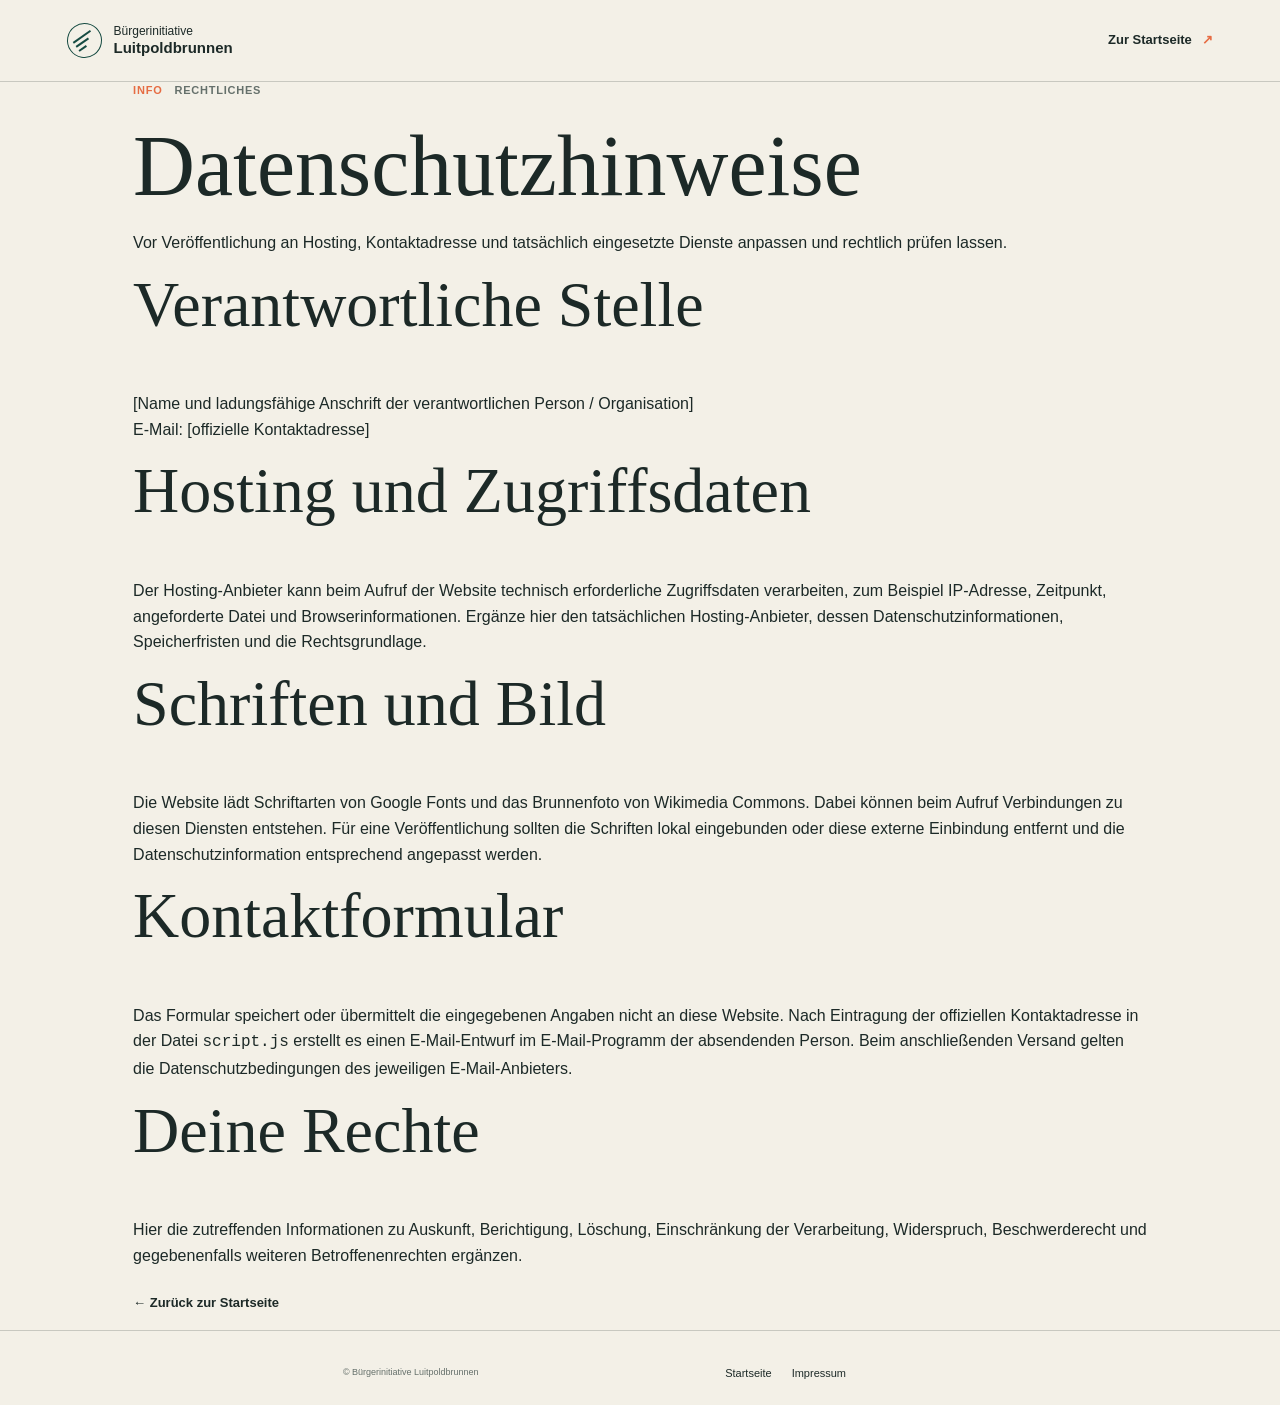
==== datenschutz.html @ b9f94759 "Add static Bürgerinitiative Luitpoldbrunnen website" ====
<!doctype html>
<html lang="de">
<head>
  <meta charset="utf-8">
  <meta name="viewport" content="width=device-width, initial-scale=1">
  <meta name="theme-color" content="#f3f0e7">
  <title>Datenschutz | Bürgerinitiative Luitpoldbrunnen</title>
  <link rel="stylesheet" href="styles.css">
</head>
<body>
  <header class="site-header">
    <a class="brand" href="index.html">
      <span class="brand-mark" aria-hidden="true"><span></span><span></span><span></span></span>
      <span class="brand-name">Bürgerinitiative<br><strong>Luitpoldbrunnen</strong></span>
    </a>
    <a class="text-link" href="index.html">Zur Startseite <span aria-hidden="true">↗</span></a>
  </header>
  <main class="legal-content section-wrap">
    <div class="section-kicker"><span>INFO</span><span>Rechtliches</span></div>
    <h1>Datenschutzhinweise</h1>
    <p class="legal-warning">Vor Veröffentlichung an Hosting, Kontaktadresse und tatsächlich eingesetzte Dienste anpassen und rechtlich prüfen lassen.</p>
    <h2>Verantwortliche Stelle</h2>
    <p>[Name und ladungsfähige Anschrift der verantwortlichen Person / Organisation]<br>E-Mail: [offizielle Kontaktadresse]</p>
    <h2>Hosting und Zugriffsdaten</h2>
    <p>Der Hosting-Anbieter kann beim Aufruf der Website technisch erforderliche Zugriffsdaten verarbeiten, zum Beispiel IP-Adresse, Zeitpunkt, angeforderte Datei und Browserinformationen. Ergänze hier den tatsächlichen Hosting-Anbieter, dessen Datenschutzinformationen, Speicherfristen und die Rechtsgrundlage.</p>
    <h2>Schriften und Bild</h2>
    <p>Die Website lädt Schriftarten von Google Fonts und das Brunnenfoto von Wikimedia Commons. Dabei können beim Aufruf Verbindungen zu diesen Diensten entstehen. Für eine Veröffentlichung sollten die Schriften lokal eingebunden oder diese externe Einbindung entfernt und die Datenschutzinformation entsprechend angepasst werden.</p>
    <h2>Kontaktformular</h2>
    <p>Das Formular speichert oder übermittelt die eingegebenen Angaben nicht an diese Website. Nach Eintragung der offiziellen Kontaktadresse in der Datei <code>script.js</code> erstellt es einen E-Mail-Entwurf im E-Mail-Programm der absendenden Person. Beim anschließenden Versand gelten die Datenschutzbedingungen des jeweiligen E-Mail-Anbieters.</p>
    <h2>Deine Rechte</h2>
    <p>Hier die zutreffenden Informationen zu Auskunft, Berichtigung, Löschung, Einschränkung der Verarbeitung, Widerspruch, Beschwerderecht und gegebenenfalls weiteren Betroffenenrechten ergänzen.</p>
    <p><a class="arrow-link" href="index.html">← Zurück zur Startseite</a></p>
  </main>
  <footer class="site-footer"><p class="copyright">© Bürgerinitiative Luitpoldbrunnen</p><div class="footer-links"><a href="index.html">Startseite</a><a href="impressum.html">Impressum</a></div></footer>
</body>
</html>
---- styles.css ----
:root {
  color-scheme: light;
  --paper: #f3f0e7;
  --paper-deep: #e8e4d8;
  --ink: #1c2927;
  --muted: #65706b;
  --green: #164b42;
  --green-light: #d3e2d5;
  --orange: #e66c43;
  --line: rgba(28, 41, 39, .2);
  --serif: 'DM Serif Display', Georgia, serif;
  --sans: 'DM Sans', sans-serif;
}

* { box-sizing: border-box; }
html { scroll-behavior: smooth; scroll-padding-top: 82px; overflow-x: clip; }
body { margin: 0; background: var(--paper); color: var(--ink); font-family: var(--sans); font-size: 16px; line-height: 1.6; }
a { color: inherit; }
button, input, textarea { font: inherit; }
::selection { background: var(--orange); color: #fff; }
.skip-link { position: absolute; z-index: 20; top: -60px; left: 16px; padding: 10px 14px; background: var(--ink); color: #fff; }
.skip-link:focus { top: 12px; }

.site-header { min-height: 82px; padding: 14px 5.2vw; display: flex; justify-content: space-between; align-items: center; border-bottom: 1px solid var(--line); position: relative; z-index: 5; background: var(--paper); }
.brand { display: inline-flex; gap: 12px; align-items: center; text-decoration: none; line-height: 1.15; }
.brand-name { font-size: 12px; letter-spacing: 0; }
.brand-name strong { font-size: 15px; font-weight: 700; }
.brand-mark { width: 35px; height: 35px; display: grid; align-content: center; gap: 3px; padding: 6px; border: 1px solid var(--green); border-radius: 50%; transform: rotate(-35deg); }
.brand-mark span { display: block; height: 2px; background: var(--green); }
.brand-mark span:nth-child(2) { width: 72%; }
.brand-mark span:nth-child(3) { width: 44%; }
.main-nav { display: flex; align-items: center; gap: clamp(20px, 3.2vw, 52px); }
.main-nav a { font-size: 13px; font-weight: 600; text-decoration: none; transition: color .2s ease; }
.main-nav a:hover, .footer-links a:hover { color: var(--orange); }
.main-nav .nav-contact { padding: 10px 16px; border: 1px solid var(--ink); border-radius: 2px; }
.nav-contact span { margin-left: 12px; color: var(--orange); }
.menu-toggle { display: none; }

.hero { min-height: 680px; padding: 64px 5.2vw 0; display: grid; grid-template-columns: minmax(0, .88fr) minmax(380px, 1.12fr); grid-template-rows: 1fr auto; column-gap: 5vw; overflow: hidden; }
.hero-copy { align-self: center; padding: 6px 0 52px; max-width: 610px; animation: rise-in .7s ease both; }
.eyebrow, .section-kicker { display: flex; align-items: center; gap: 12px; font-size: 11px; font-weight: 700; text-transform: uppercase; }
.eyebrow { color: var(--green); letter-spacing: .08em; }
.eyebrow-line { display: inline-block; width: 28px; height: 2px; background: var(--orange); }
h1, h2, h3, p { margin-top: 0; }
h1, h2 { font-family: var(--serif); font-weight: 400; letter-spacing: 0; }
h1 { margin: 26px 0 22px; font-size: clamp(56px, 6.7vw, 94px); line-height: .96; }
h1 em, h2 em { color: var(--green); font-weight: 400; }
.hero-intro { max-width: 430px; margin-bottom: 30px; color: #515c57; font-size: 17px; line-height: 1.65; }
.hero-actions { display: flex; flex-wrap: wrap; align-items: center; gap: 25px; }
.button { min-height: 48px; display: inline-flex; align-items: center; justify-content: center; gap: 24px; padding: 0 18px; border: 1px solid transparent; border-radius: 2px; font-size: 12px; font-weight: 700; text-decoration: none; cursor: pointer; transition: transform .18s ease, background .18s ease; }
.button:hover { transform: translateY(-2px); }
.button-dark { background: var(--ink); color: #fff; }
.button-dark:hover { background: var(--green); }
.button-light { background: var(--paper); color: var(--ink); }
.button-light:hover { background: #fff; }
.text-link, .arrow-link { font-size: 13px; font-weight: 700; text-decoration: none; }
.text-link span, .arrow-link span { margin-left: 7px; color: var(--orange); }
.hero-note { display: flex; align-items: center; gap: 9px; margin: 40px 0 0; font-size: 11px; color: var(--muted); }
.note-dot { width: 7px; height: 7px; border-radius: 50%; background: var(--orange); }
.hero-image { position: relative; align-self: stretch; min-height: 465px; margin: 0; overflow: hidden; background: #c9c7bc; animation: reveal-image .8s .12s ease both; }
.hero-image::after { position: absolute; inset: 0; content: ''; pointer-events: none; background: linear-gradient(180deg, transparent 62%, rgba(12, 20, 17, .45)); }
.hero-image img { width: 100%; height: 100%; min-height: 465px; display: block; object-fit: cover; object-position: center; filter: saturate(.78); }
.hero-image figcaption { position: absolute; z-index: 1; bottom: 18px; left: 20px; right: 20px; display: flex; flex-wrap: wrap; justify-content: space-between; gap: 5px 16px; color: #fff; font-size: 10px; }
.hero-image figcaption a { text-decoration-color: rgba(255,255,255,.55); }
.image-index { position: absolute; z-index: 1; top: 16px; right: 16px; padding: 7px 10px; background: var(--paper); color: var(--ink); font-size: 9px; font-weight: 700; }
.hero-bottomline { grid-column: 1 / -1; display: flex; gap: 18px; align-items: center; padding: 16px 0 18px; border-top: 1px solid var(--line); color: var(--muted); font-size: 11px; }
.bottomline-mark { margin-left: auto; color: var(--orange); font-size: 21px; }

.section-wrap { padding-left: 10.4vw; padding-right: 10.4vw; }
.intro-section { padding-top: 112px; padding-bottom: 110px; }
.section-kicker { color: var(--muted); letter-spacing: .07em; }
.section-kicker span:first-child { color: var(--orange); }
.intro-content { display: grid; grid-template-columns: 1.1fr .9fr; gap: 8vw; margin-top: 34px; }
h2 { font-size: clamp(42px, 5vw, 68px); line-height: 1.04; }
.intro-content h2 { max-width: 610px; margin-bottom: 0; }
.intro-text { max-width: 465px; padding-top: 8px; color: #515c57; }
.intro-text p { margin-bottom: 18px; }
.arrow-link { display: inline-block; margin-top: 8px; color: var(--ink); }

.principles { position: relative; display: grid; grid-template-columns: repeat(3, 1fr) 150px; gap: 3.2vw; padding: 50px 10.4vw 56px; background: var(--green-light); overflow: hidden; }
.principle { position: relative; z-index: 1; border-top: 1px solid rgba(22, 75, 66, .35); padding-top: 14px; }
.principle-number { color: var(--orange); font-size: 10px; font-weight: 700; }
.principle h3 { margin: 24px 0 9px; font-family: var(--serif); font-size: 28px; font-weight: 400; }
.principle p { max-width: 245px; margin-bottom: 0; color: #4b5c55; font-size: 13px; }
.principle-stamp { width: 126px; height: 126px; align-self: center; justify-self: end; display: flex; flex-direction: column; align-items: center; justify-content: center; border: 1px solid var(--green); border-radius: 50%; color: var(--green); transform: rotate(12deg); }
.principle-stamp span { font-size: 8px; font-weight: 700; letter-spacing: .1em; }
.principle-stamp strong { color: var(--orange); font-size: 27px; line-height: 1.2; }

.news-section { padding-top: 112px; padding-bottom: 120px; }
.news-heading { display: flex; justify-content: space-between; align-items: end; gap: 30px; margin-bottom: 35px; }
.news-heading h2 { margin: 22px 0 0; }
.news-heading > p { max-width: 320px; margin-bottom: 5px; color: var(--muted); font-size: 13px; }
.news-list { border-top: 1px solid var(--line); }
.news-item { display: grid; grid-template-columns: 120px 1fr 40px; gap: 26px; align-items: center; padding: 24px 4px; border-bottom: 1px solid var(--line); }
.news-date { color: var(--orange); font-size: 10px; font-weight: 700; letter-spacing: .06em; }
.news-type { margin-bottom: 3px; color: var(--green); font-size: 10px; font-weight: 700; text-transform: uppercase; }
.news-main h3 { margin-bottom: 5px; font-family: var(--serif); font-size: 24px; font-weight: 400; }
.news-main > p:last-child { margin-bottom: 0; color: var(--muted); font-size: 12px; }
.news-arrow { width: 36px; height: 36px; display: grid; place-items: center; border: 1px solid var(--line); border-radius: 50%; color: var(--orange); text-decoration: none; transition: background .2s, color .2s; }
.news-arrow:hover { background: var(--ink); color: #fff; }

.join-section { position: relative; min-height: 475px; display: flex; align-items: center; padding: 74px 10.4vw; overflow: hidden; background: var(--green); color: #fff; }
.join-content { position: relative; z-index: 1; max-width: 700px; }
.section-kicker-light { color: #c4d2c8; }
.section-kicker-light span:first-child { color: #ff9774; }
.join-content h2 { margin: 28px 0 18px; font-size: clamp(44px, 5.8vw, 76px); }
.join-content h2 em { color: #f19a79; }
.join-content > p { max-width: 425px; margin-bottom: 25px; color: #d5e0d9; font-size: 14px; }
.join-decoration { position: absolute; right: 13%; top: -31%; width: 460px; height: 460px; border: 1px solid rgba(255,255,255,.16); border-radius: 50%; }
.join-decoration::before, .join-decoration::after, .join-decoration span { position: absolute; inset: 13%; border: 1px solid rgba(255,255,255,.13); border-radius: 50%; content: ''; }
.join-decoration::after { inset: 27%; }
.join-decoration span:nth-child(1) { inset: 41%; border-color: rgba(241,154,121,.7); }
.join-decoration span:nth-child(2) { inset: 5% 49%; border-width: 0 1px; border-radius: 0; }
.join-decoration span:nth-child(3) { inset: 49% 5%; border-width: 1px 0; border-radius: 0; }
.join-side-note { position: absolute; right: 5.2vw; bottom: 35px; color: rgba(255,255,255,.6); font-size: 9px; font-weight: 700; line-height: 1.7; letter-spacing: .08em; text-align: right; }
.join-side-note span { color: #f19a79; }

.contact-section { display: grid; grid-template-columns: .85fr 1.15fr; gap: 10vw; padding-top: 112px; padding-bottom: 120px; }
.contact-heading h2 { margin: 25px 0 15px; }
.contact-heading > p { max-width: 340px; color: var(--muted); font-size: 13px; }
.contact-form { display: grid; grid-template-columns: 1fr; }
.contact-form label { margin: 0 0 5px; font-size: 11px; font-weight: 700; }
.contact-form input, .contact-form textarea { width: 100%; min-height: 45px; margin-bottom: 20px; padding: 10px 0; border: 0; border-bottom: 1px solid var(--line); border-radius: 0; outline: none; background: transparent; color: var(--ink); font-size: 14px; resize: vertical; }
.contact-form input:focus, .contact-form textarea:focus { border-bottom-color: var(--green); }
.contact-form input::placeholder, .contact-form textarea::placeholder { color: #939a95; }
.form-bottom { display: flex; align-items: center; flex-wrap: wrap; gap: 14px; margin-top: 2px; }
.form-status { max-width: 300px; margin: 0; color: var(--muted); font-size: 11px; }

.site-footer { display: grid; grid-template-columns: 1.2fr 1fr 1fr; gap: 24px; align-items: start; padding: 34px 5.2vw 24px; border-top: 1px solid var(--line); }
.footer-tagline { color: var(--green); font-family: var(--serif); font-size: 19px; line-height: 1.2; }
.footer-links { display: flex; flex-wrap: wrap; gap: 12px 20px; justify-content: end; font-size: 11px; }
.footer-links a { text-decoration: none; }
.footer-credit, .copyright { margin: 0; color: var(--muted); font-size: 9px; }
.footer-credit { grid-column: 1 / 3; }
.copyright { justify-self: end; text-align: right; }

@keyframes rise-in { from { opacity: 0; transform: translateY(14px); } to { opacity: 1; transform: translateY(0); } }
@keyframes reveal-image { from { opacity: 0; clip-path: inset(0 0 100% 0); } to { opacity: 1; clip-path: inset(0 0 0 0); } }

@media (max-width: 900px) {
  .hero { min-height: 600px; grid-template-columns: .9fr 1.1fr; column-gap: 3vw; }
  .hero-image, .hero-image img { min-height: 410px; }
  h1 { font-size: clamp(54px, 8vw, 76px); }
  .section-wrap, .principles, .join-section { padding-left: 7vw; padding-right: 7vw; }
  .intro-content { gap: 5vw; }
  .principles { grid-template-columns: repeat(3, 1fr); }
  .principle-stamp { display: none; }
  .site-footer { padding-left: 5vw; padding-right: 5vw; }
}

@media (max-width: 640px) {
  html { scroll-padding-top: 70px; }
  .site-header { min-height: 70px; padding: 10px 20px; }
  .brand-mark { width: 32px; height: 32px; }
  .brand-name { font-size: 10px; }
  .brand-name strong { font-size: 13px; }
  .menu-toggle { width: 42px; height: 42px; display: grid; align-content: center; justify-items: center; gap: 6px; border: 1px solid var(--line); border-radius: 2px; background: transparent; cursor: pointer; }
  .menu-toggle span { width: 17px; height: 1px; background: var(--ink); transition: transform .2s; }
  .menu-toggle[aria-expanded="true"] span:first-child { transform: translateY(3.5px) rotate(45deg); }
  .menu-toggle[aria-expanded="true"] span:last-child { transform: translateY(-3.5px) rotate(-45deg); }
  .main-nav { position: absolute; top: 69px; left: 0; right: 0; display: none; align-items: stretch; gap: 0; padding: 8px 20px 20px; border-bottom: 1px solid var(--line); background: var(--paper); }
  .main-nav.is-open { display: flex; flex-direction: column; }
  .main-nav a { padding: 12px 0; }
  .main-nav .nav-contact { margin-top: 7px; padding: 10px 12px; }
  .hero { min-height: auto; padding: 48px 20px 0; grid-template-columns: 1fr; grid-template-rows: auto auto auto; }
  .hero-copy { padding: 0 0 36px; }
  .eyebrow { font-size: 9px; }
  h1 { margin: 22px 0 18px; font-size: clamp(55px, 14vw, 76px); }
  .hero-intro { max-width: 390px; font-size: 15px; }
  .hero-actions { gap: 16px; }
  .button { min-height: 46px; gap: 14px; padding: 0 14px; font-size: 11px; }
  .hero-note { margin-top: 25px; }
  .hero-image { min-height: 340px; }
  .hero-image img { min-height: 340px; }
  .hero-image figcaption { left: 12px; right: 12px; bottom: 12px; font-size: 9px; }
  .hero-bottomline { margin-top: 0; font-size: 9px; gap: 10px; }
  .section-wrap { padding-left: 20px; padding-right: 20px; }
  .intro-section { padding-top: 72px; padding-bottom: 72px; }
  .intro-content { grid-template-columns: 1fr; gap: 20px; margin-top: 24px; }
  h2 { font-size: 46px; }
  .intro-text { font-size: 14px; }
  .principles { grid-template-columns: 1fr; gap: 26px; padding: 36px 22px 42px; }
  .principle { padding-top: 10px; }
  .principle h3 { margin-top: 13px; font-size: 25px; }
  .principle p { max-width: 360px; }
  .news-section { padding-top: 74px; padding-bottom: 80px; }
  .news-heading { display: block; margin-bottom: 24px; }
  .news-heading h2 { margin-top: 18px; }
  .news-heading > p { margin-top: 15px; }
  .news-item { grid-template-columns: 62px 1fr 30px; gap: 12px; padding: 20px 0; }
  .news-main h3 { font-size: 20px; }
  .news-main > p:last-child { font-size: 11px; }
  .news-arrow { width: 30px; height: 30px; }
  .join-section { min-height: 420px; padding: 62px 22px 90px; }
  .join-content h2 { margin-top: 22px; font-size: 48px; }
  .join-content > p { font-size: 13px; }
  .join-decoration { right: -235px; top: 7%; width: 390px; height: 390px; }
  .join-side-note { right: 22px; bottom: 20px; }
  .contact-section { grid-template-columns: 1fr; gap: 28px; padding-top: 75px; padding-bottom: 80px; }
  .contact-heading h2 { margin-top: 18px; }
  .site-footer { grid-template-columns: 1fr 1fr; gap: 20px 10px; padding: 28px 22px 22px; }
  .footer-tagline { justify-self: end; font-size: 16px; text-align: right; }
  .footer-links { grid-column: 1 / -1; justify-content: start; }
  .footer-credit { grid-column: 1 / -1; line-height: 1.5; }
  .copyright { grid-column: 1 / -1; justify-self: start; text-align: left; }
}

@media (prefers-reduced-motion: reduce) {
  *, *::before, *::after { scroll-behavior: auto !important; animation-duration: .01ms !important; animation-iteration-count: 1 !important; transition-duration: .01ms !important; }
}
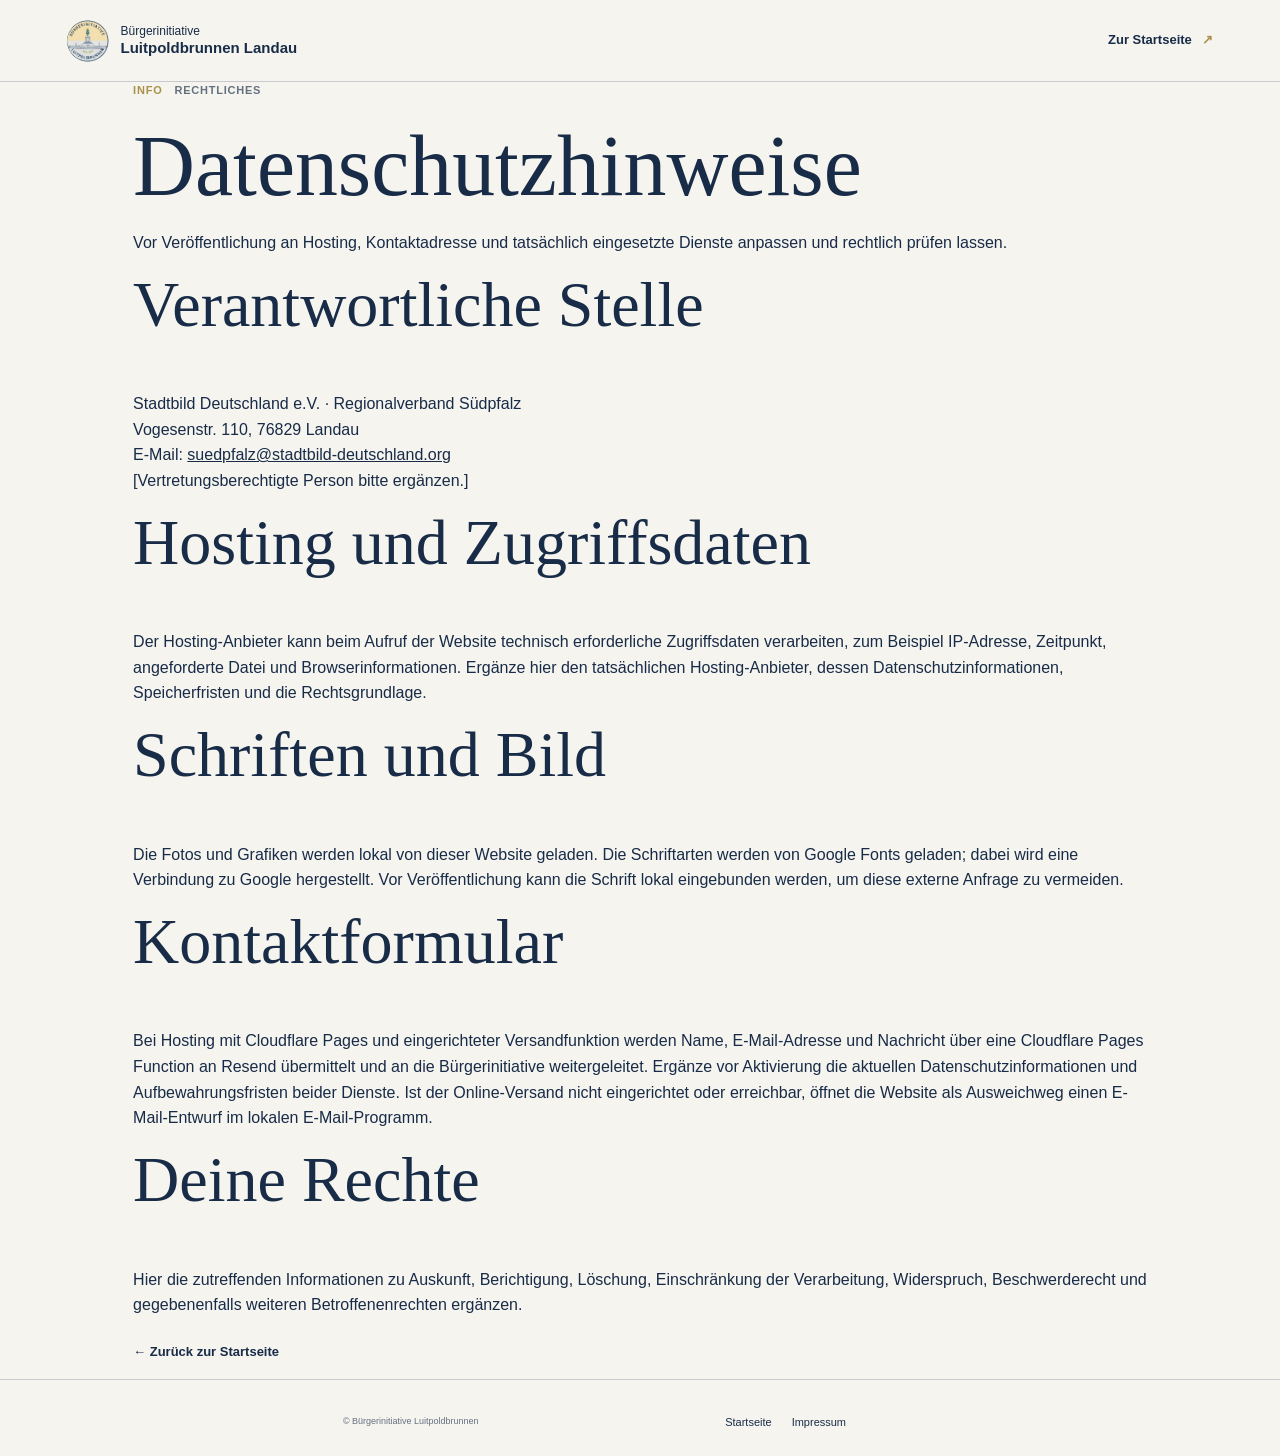
==== commit d422e1b5: "Update Luitpoldbrunnen website with official materials" ====
--- a/datenschutz.html
+++ b/datenschutz.html
@@ -10,8 +10,8 @@
 <body>
   <header class="site-header">
     <a class="brand" href="index.html">
-      <span class="brand-mark" aria-hidden="true"><span></span><span></span><span></span></span>
-      <span class="brand-name">Bürgerinitiative<br><strong>Luitpoldbrunnen</strong></span>
+      <img class="brand-logo" src="assets/originale/Bild1.jpg" alt="">
+      <span class="brand-name">Bürgerinitiative<br><strong>Luitpoldbrunnen Landau</strong></span>
     </a>
     <a class="text-link" href="index.html">Zur Startseite <span aria-hidden="true">↗</span></a>
   </header>
@@ -20,13 +20,13 @@
     <h1>Datenschutzhinweise</h1>
     <p class="legal-warning">Vor Veröffentlichung an Hosting, Kontaktadresse und tatsächlich eingesetzte Dienste anpassen und rechtlich prüfen lassen.</p>
     <h2>Verantwortliche Stelle</h2>
-    <p>[Name und ladungsfähige Anschrift der verantwortlichen Person / Organisation]<br>E-Mail: [offizielle Kontaktadresse]</p>
+    <p>Stadtbild Deutschland e.V. · Regionalverband Südpfalz<br>Vogesenstr. 110, 76829 Landau<br>E-Mail: <a href="mailto:suedpfalz@stadtbild-deutschland.org">suedpfalz@stadtbild-deutschland.org</a><br>[Vertretungsberechtigte Person bitte ergänzen.]</p>
     <h2>Hosting und Zugriffsdaten</h2>
     <p>Der Hosting-Anbieter kann beim Aufruf der Website technisch erforderliche Zugriffsdaten verarbeiten, zum Beispiel IP-Adresse, Zeitpunkt, angeforderte Datei und Browserinformationen. Ergänze hier den tatsächlichen Hosting-Anbieter, dessen Datenschutzinformationen, Speicherfristen und die Rechtsgrundlage.</p>
     <h2>Schriften und Bild</h2>
-    <p>Die Website lädt Schriftarten von Google Fonts und das Brunnenfoto von Wikimedia Commons. Dabei können beim Aufruf Verbindungen zu diesen Diensten entstehen. Für eine Veröffentlichung sollten die Schriften lokal eingebunden oder diese externe Einbindung entfernt und die Datenschutzinformation entsprechend angepasst werden.</p>
+    <p>Die Fotos und Grafiken werden lokal von dieser Website geladen. Die Schriftarten werden von Google Fonts geladen; dabei wird eine Verbindung zu Google hergestellt. Vor Veröffentlichung kann die Schrift lokal eingebunden werden, um diese externe Anfrage zu vermeiden.</p>
     <h2>Kontaktformular</h2>
-    <p>Das Formular speichert oder übermittelt die eingegebenen Angaben nicht an diese Website. Nach Eintragung der offiziellen Kontaktadresse in der Datei <code>script.js</code> erstellt es einen E-Mail-Entwurf im E-Mail-Programm der absendenden Person. Beim anschließenden Versand gelten die Datenschutzbedingungen des jeweiligen E-Mail-Anbieters.</p>
+    <p>Bei Hosting mit Cloudflare Pages und eingerichteter Versandfunktion werden Name, E-Mail-Adresse und Nachricht über eine Cloudflare Pages Function an Resend übermittelt und an die Bürgerinitiative weitergeleitet. Ergänze vor Aktivierung die aktuellen Datenschutzinformationen und Aufbewahrungsfristen beider Dienste. Ist der Online-Versand nicht eingerichtet oder erreichbar, öffnet die Website als Ausweichweg einen E-Mail-Entwurf im lokalen E-Mail-Programm.</p>
     <h2>Deine Rechte</h2>
     <p>Hier die zutreffenden Informationen zu Auskunft, Berichtigung, Löschung, Einschränkung der Verarbeitung, Widerspruch, Beschwerderecht und gegebenenfalls weiteren Betroffenenrechten ergänzen.</p>
     <p><a class="arrow-link" href="index.html">← Zurück zur Startseite</a></p>
--- a/styles.css
+++ b/styles.css
@@ -1,13 +1,13 @@
 :root {
   color-scheme: light;
-  --paper: #f3f0e7;
-  --paper-deep: #e8e4d8;
-  --ink: #1c2927;
-  --muted: #65706b;
-  --green: #164b42;
-  --green-light: #d3e2d5;
-  --orange: #e66c43;
-  --line: rgba(28, 41, 39, .2);
+  --paper: #f5f4ef;
+  --paper-deep: #e7e5dc;
+  --ink: #182b47;
+  --muted: #657080;
+  --green: #173c70;
+  --green-light: #e4e9ef;
+  --orange: #aa914b;
+  --line: rgba(24, 43, 71, .2);
   --serif: 'DM Serif Display', Georgia, serif;
   --sans: 'DM Sans', sans-serif;
 }
@@ -25,10 +25,7 @@
 .brand { display: inline-flex; gap: 12px; align-items: center; text-decoration: none; line-height: 1.15; }
 .brand-name { font-size: 12px; letter-spacing: 0; }
 .brand-name strong { font-size: 15px; font-weight: 700; }
-.brand-mark { width: 35px; height: 35px; display: grid; align-content: center; gap: 3px; padding: 6px; border: 1px solid var(--green); border-radius: 50%; transform: rotate(-35deg); }
-.brand-mark span { display: block; height: 2px; background: var(--green); }
-.brand-mark span:nth-child(2) { width: 72%; }
-.brand-mark span:nth-child(3) { width: 44%; }
+.brand-logo { width: 42px; height: 42px; flex: 0 0 42px; object-fit: cover; object-position: center; border-radius: 50%; }
 .main-nav { display: flex; align-items: center; gap: clamp(20px, 3.2vw, 52px); }
 .main-nav a { font-size: 13px; font-weight: 600; text-decoration: none; transition: color .2s ease; }
 .main-nav a:hover, .footer-links a:hover { color: var(--orange); }
@@ -59,6 +56,7 @@
 .note-dot { width: 7px; height: 7px; border-radius: 50%; background: var(--orange); }
 .hero-image { position: relative; align-self: stretch; min-height: 465px; margin: 0; overflow: hidden; background: #c9c7bc; animation: reveal-image .8s .12s ease both; }
 .hero-image::after { position: absolute; inset: 0; content: ''; pointer-events: none; background: linear-gradient(180deg, transparent 62%, rgba(12, 20, 17, .45)); }
+.hero-image picture { width: 100%; height: 100%; display: block; }
 .hero-image img { width: 100%; height: 100%; min-height: 465px; display: block; object-fit: cover; object-position: center; filter: saturate(.78); }
 .hero-image figcaption { position: absolute; z-index: 1; bottom: 18px; left: 20px; right: 20px; display: flex; flex-wrap: wrap; justify-content: space-between; gap: 5px 16px; color: #fff; font-size: 10px; }
 .hero-image figcaption a { text-decoration-color: rgba(255,255,255,.55); }
@@ -98,6 +96,31 @@
 .news-main > p:last-child { margin-bottom: 0; color: var(--muted); font-size: 12px; }
 .news-arrow { width: 36px; height: 36px; display: grid; place-items: center; border: 1px solid var(--line); border-radius: 50%; color: var(--orange); text-decoration: none; transition: background .2s, color .2s; }
 .news-arrow:hover { background: var(--ink); color: #fff; }
+
+.photo-gallery { display: grid; grid-template-columns: repeat(2, minmax(0, 1fr)); gap: 34px 22px; }
+.photo-item { min-width: 0; margin: 0; }
+.photo-item-wide { grid-column: 1 / -1; }
+.photo-frame { display: block; overflow: hidden; background: var(--paper-deep); }
+.photo-frame picture { display: block; }
+.photo-frame img { width: 100%; height: 100%; max-height: 560px; display: block; object-fit: cover; transition: transform .45s ease; }
+.photo-item-wide .photo-frame img { aspect-ratio: 16 / 8; }
+.photo-item:not(.photo-item-wide) .photo-frame img { aspect-ratio: 4 / 3; }
+.photo-frame:hover img { transform: scale(1.025); }
+.photo-item figcaption { display: flex; justify-content: space-between; align-items: baseline; flex-wrap: wrap; gap: 5px 16px; padding-top: 10px; font-size: 11px; }
+.photo-item figcaption span { font-weight: 700; }
+.photo-item figcaption a, .plan-item figcaption { color: var(--muted); font-size: 10px; text-decoration: none; }
+.photo-item figcaption a:hover, .download-list a:hover { color: var(--orange); }
+.plan-heading { margin-top: 68px; }
+.plan-heading h3 { margin: 13px 0 22px; font-family: var(--serif); font-size: 34px; font-weight: 400; }
+.plan-gallery { display: grid; grid-template-columns: repeat(2, minmax(0, 1fr)); gap: 22px; }
+.plan-item { margin: 0; background: #fff; }
+.plan-item a { display: block; }
+.plan-item img { width: 100%; aspect-ratio: 16 / 9; display: block; object-fit: contain; }
+.plan-item figcaption { padding: 12px 14px; }
+.image-credit { margin: 20px 0 0; color: var(--muted); font-size: 11px; }
+.download-list { display: flex; flex-wrap: wrap; gap: 12px 28px; margin-top: 28px; padding-top: 18px; border-top: 1px solid var(--line); }
+.download-list a { font-size: 12px; font-weight: 700; text-decoration: none; }
+.download-list a span { margin-left: 8px; color: var(--orange); }
 
 .join-section { position: relative; min-height: 475px; display: flex; align-items: center; padding: 74px 10.4vw; overflow: hidden; background: var(--green); color: #fff; }
 .join-content { position: relative; z-index: 1; max-width: 700px; }
@@ -115,14 +138,28 @@
 .join-side-note { position: absolute; right: 5.2vw; bottom: 35px; color: rgba(255,255,255,.6); font-size: 9px; font-weight: 700; line-height: 1.7; letter-spacing: .08em; text-align: right; }
 .join-side-note span { color: #f19a79; }
 
+.donation-section { display: grid; grid-template-columns: 1fr 1fr; gap: 9vw; padding-top: 104px; padding-bottom: 104px; border-bottom: 1px solid var(--line); }
+.donation-copy h2 { margin: 24px 0 18px; }
+.donation-copy > p { max-width: 430px; margin-bottom: 24px; color: var(--muted); font-size: 14px; }
+.donation-data { align-self: center; margin: 0; border-top: 1px solid var(--line); }
+.donation-data div { display: grid; grid-template-columns: 150px 1fr; gap: 16px; padding: 14px 0; border-bottom: 1px solid var(--line); }
+.donation-data dt { color: var(--muted); font-size: 11px; font-weight: 700; }
+.donation-data dd { margin: 0; font-size: 13px; overflow-wrap: anywhere; }
+.donation-data a { text-decoration-color: var(--orange); }
+
 .contact-section { display: grid; grid-template-columns: .85fr 1.15fr; gap: 10vw; padding-top: 112px; padding-bottom: 120px; }
 .contact-heading h2 { margin: 25px 0 15px; }
 .contact-heading > p { max-width: 340px; color: var(--muted); font-size: 13px; }
+.contact-details { margin-top: 24px; color: var(--muted); font-size: 12px; }
+.contact-details strong { color: var(--ink); }
+.contact-details a { color: var(--ink); text-decoration-color: var(--orange); }
 .contact-form { display: grid; grid-template-columns: 1fr; }
 .contact-form label { margin: 0 0 5px; font-size: 11px; font-weight: 700; }
 .contact-form input, .contact-form textarea { width: 100%; min-height: 45px; margin-bottom: 20px; padding: 10px 0; border: 0; border-bottom: 1px solid var(--line); border-radius: 0; outline: none; background: transparent; color: var(--ink); font-size: 14px; resize: vertical; }
 .contact-form input:focus, .contact-form textarea:focus { border-bottom-color: var(--green); }
 .contact-form input::placeholder, .contact-form textarea::placeholder { color: #939a95; }
+.honeypot-field { position: absolute; width: 1px; height: 1px; overflow: hidden; clip: rect(0, 0, 0, 0); white-space: nowrap; }
+.contact-form button:disabled { opacity: .65; cursor: wait; }
 .form-bottom { display: flex; align-items: center; flex-wrap: wrap; gap: 14px; margin-top: 2px; }
 .form-status { max-width: 300px; margin: 0; color: var(--muted); font-size: 11px; }
 
@@ -151,7 +188,7 @@
 @media (max-width: 640px) {
   html { scroll-padding-top: 70px; }
   .site-header { min-height: 70px; padding: 10px 20px; }
-  .brand-mark { width: 32px; height: 32px; }
+  .brand-logo { width: 36px; height: 36px; flex-basis: 36px; }
   .brand-name { font-size: 10px; }
   .brand-name strong { font-size: 13px; }
   .menu-toggle { width: 42px; height: 42px; display: grid; align-content: center; justify-items: center; gap: 6px; border: 1px solid var(--line); border-radius: 2px; background: transparent; cursor: pointer; }
@@ -162,10 +199,10 @@
   .main-nav.is-open { display: flex; flex-direction: column; }
   .main-nav a { padding: 12px 0; }
   .main-nav .nav-contact { margin-top: 7px; padding: 10px 12px; }
-  .hero { min-height: auto; padding: 48px 20px 0; grid-template-columns: 1fr; grid-template-rows: auto auto auto; }
-  .hero-copy { padding: 0 0 36px; }
+  .hero { min-height: auto; padding: 48px 20px 0; grid-template-columns: minmax(0, 1fr); grid-template-rows: auto auto auto; }
+  .hero-copy, .hero-image { min-width: 0; }
   .eyebrow { font-size: 9px; }
-  h1 { margin: 22px 0 18px; font-size: clamp(55px, 14vw, 76px); }
+  h1 { margin: 22px 0 18px; font-size: 42px; }
   .hero-intro { max-width: 390px; font-size: 15px; }
   .hero-actions { gap: 16px; }
   .button { min-height: 46px; gap: 14px; padding: 0 14px; font-size: 11px; }
@@ -191,6 +228,12 @@
   .news-main h3 { font-size: 20px; }
   .news-main > p:last-child { font-size: 11px; }
   .news-arrow { width: 30px; height: 30px; }
+  .photo-gallery, .plan-gallery { grid-template-columns: 1fr; gap: 24px; }
+  .photo-item-wide { grid-column: auto; }
+  .photo-item-wide .photo-frame img { aspect-ratio: 4 / 3; }
+  .plan-heading { margin-top: 48px; }
+  .donation-section { grid-template-columns: 1fr; gap: 28px; padding-top: 72px; padding-bottom: 72px; }
+  .donation-data div { grid-template-columns: 115px 1fr; gap: 10px; }
   .join-section { min-height: 420px; padding: 62px 22px 90px; }
   .join-content h2 { margin-top: 22px; font-size: 48px; }
   .join-content > p { font-size: 13px; }
@@ -205,6 +248,13 @@
   .copyright { grid-column: 1 / -1; justify-self: start; text-align: left; }
 }
 
+@media (max-width: 360px) {
+  h1 { font-size: 34px; }
+  h2 { font-size: 36px; }
+  .site-footer { grid-template-columns: 1fr; }
+  .footer-tagline { justify-self: start; text-align: left; }
+}
+
 @media (prefers-reduced-motion: reduce) {
   *, *::before, *::after { scroll-behavior: auto !important; animation-duration: .01ms !important; animation-iteration-count: 1 !important; transition-duration: .01ms !important; }
 }
